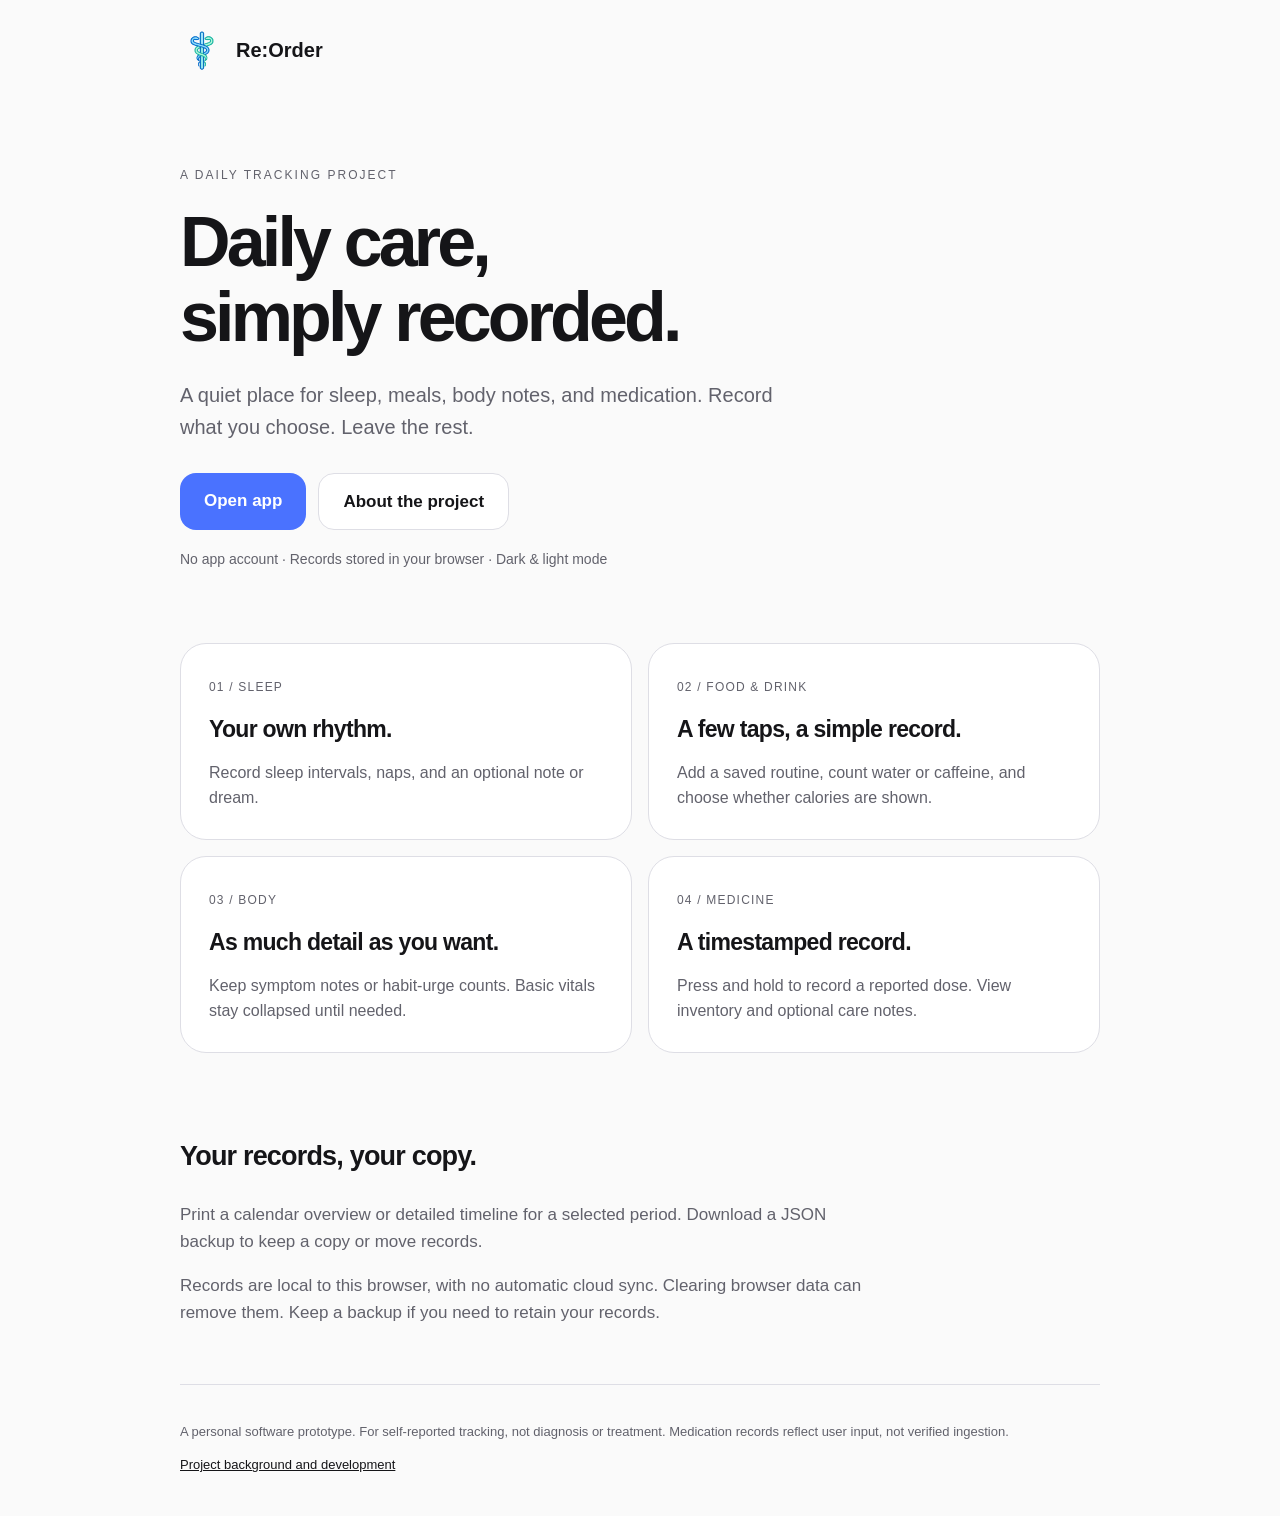
==== docs/index.html @ 1923e517 "Add files via upload" ====
<!doctype html>
<html lang="en">
<head>
<meta charset="utf-8"><meta name="viewport" content="width=device-width,initial-scale=1">
<meta name="color-scheme" content="light dark">
<meta name="description" content="Re:Order — a minimal daily tracker for sleep, food, body notes, and medication.">
<title>Re:Order — daily care, simply recorded</title>
<link rel="icon" href="app/assets/mark.png" type="image/png">
<style>
:root{color-scheme:light dark;--bg:#fafafa;--card:#fff;--text:#151518;--muted:#62626c;--line:#dedee5;--blue:#4a72ff}*{box-sizing:border-box}body{margin:0;background:var(--bg);color:var(--text);font:17px/1.6 -apple-system,BlinkMacSystemFont,"SF Pro Text",sans-serif}main,header,footer{width:min(920px,calc(100% - 40px));margin:auto}header{padding:28px 0;display:flex;align-items:center;gap:12px;font-size:20px;font-weight:700}header img{width:44px;height:44px;object-fit:contain}.hero{padding:60px 0 58px;max-width:720px}.eyebrow{font-size:12px;text-transform:uppercase;letter-spacing:.17em;color:var(--muted)}h1{font-size:clamp(42px,7vw,70px);line-height:1.07;letter-spacing:-.055em;margin:18px 0 24px}p{color:var(--muted)}.intro{font-size:20px;max-width:600px}.actions{display:flex;gap:12px;flex-wrap:wrap;margin-top:30px}.button{display:inline-block;background:var(--blue);color:#fff;text-decoration:none;font-weight:650;padding:14px 24px;border-radius:16px;min-height:52px}.button.secondary{background:var(--card);color:var(--text);border:1px solid var(--line)}.facts{font-size:14px;margin-top:18px}.grid{display:grid;grid-template-columns:1fr 1fr;gap:16px}.card{border:1px solid var(--line);background:var(--card);border-radius:26px;padding:28px}.card .number{font-size:12px;color:var(--muted);letter-spacing:.1em}.card h2{font-size:23px;letter-spacing:-.03em;margin:12px 0}.card p{margin:0;font-size:16px}.data{padding:30px 0 10px;margin:30px 0}.data h2{font-size:27px;letter-spacing:-.03em}.data p{max-width:700px}footer{border-top:1px solid var(--line);padding:24px 0 40px;margin-top:30px;font-size:13px}a:focus-visible{outline:3px solid var(--text);outline-offset:5px}footer a{color:var(--text)}@media(prefers-color-scheme:dark){:root{--bg:#000;--card:#151518;--text:#f5f5f7;--muted:#aaaab2;--line:#36363d}}@media(max-width:560px){.grid{grid-template-columns:1fr}.hero{padding:36px 0 40px}.card{padding:24px}.intro{font-size:18px}}
</style>
</head>
<body>
<header><img src="app/assets/mark.png" alt=""><span>Re:Order</span></header>
<main>
<section class="hero"><span class="eyebrow">A daily tracking project</span><h1>Daily care,<br>simply recorded.</h1><p class="intro">A quiet place for sleep, meals, body notes, and medication. Record what you choose. Leave the rest.</p><div class="actions"><a class="button" href="app/">Open app</a><a class="button secondary" href="about.html">About the project</a></div><p class="facts">No app account · Records stored in your browser · Dark &amp; light mode</p></section>
<section class="grid" aria-label="What you can record">
<article class="card"><span class="number">01 / SLEEP</span><h2>Your own rhythm.</h2><p>Record sleep intervals, naps, and an optional note or dream.</p></article>
<article class="card"><span class="number">02 / FOOD &amp; DRINK</span><h2>A few taps, a simple record.</h2><p>Add a saved routine, count water or caffeine, and choose whether calories are shown.</p></article>
<article class="card"><span class="number">03 / BODY</span><h2>As much detail as you want.</h2><p>Keep symptom notes or habit-urge counts. Basic vitals stay collapsed until needed.</p></article>
<article class="card"><span class="number">04 / MEDICINE</span><h2>A timestamped record.</h2><p>Press and hold to record a reported dose. View inventory and optional care notes.</p></article>
</section>
<section class="data"><h2>Your records, your copy.</h2><p>Print a calendar overview or detailed timeline for a selected period. Download a JSON backup to keep a copy or move records.</p><p>Records are local to this browser, with no automatic cloud sync. Clearing browser data can remove them. Keep a backup if you need to retain your records.</p></section>
</main>
<footer><p>A personal software prototype. For self-reported tracking, not diagnosis or treatment. Medication records reflect user input, not verified ingestion.</p><a href="about.html">Project background and development</a></footer>
</body></html>
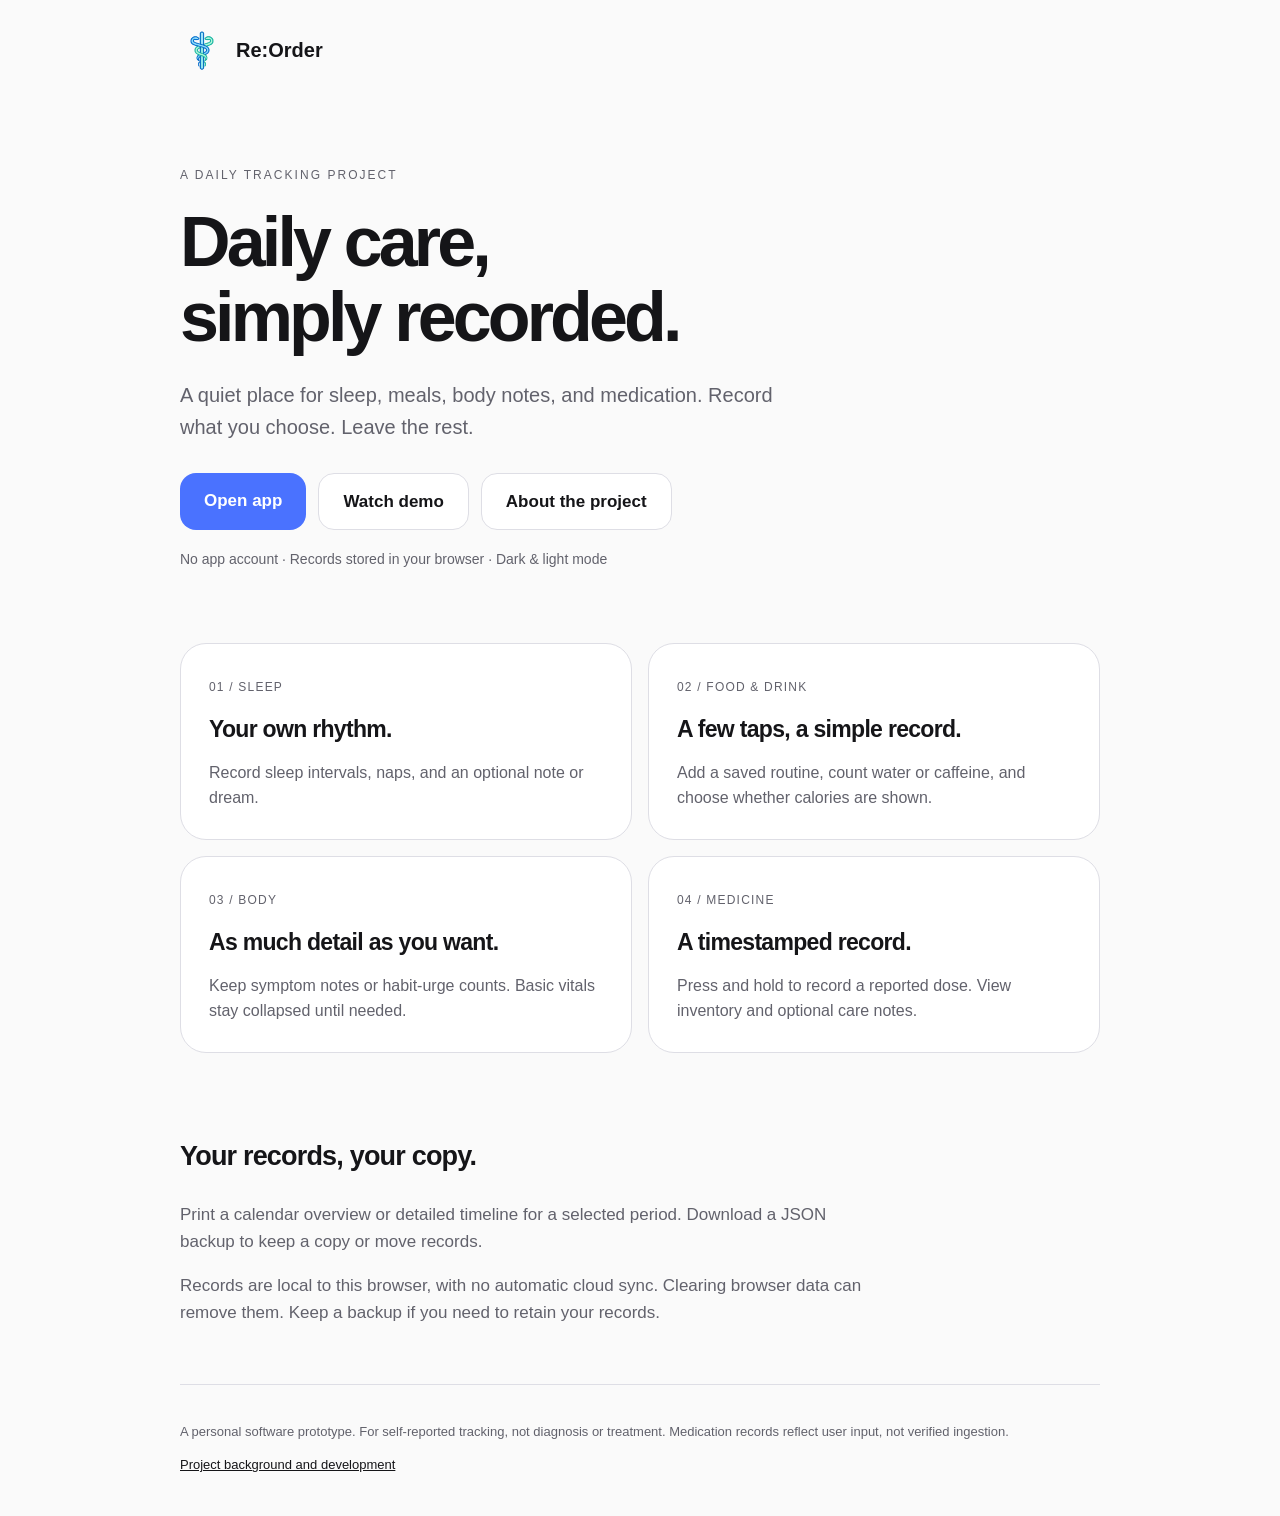
==== commit e96396ac: "Add files via upload" ====
--- a/docs/index.html
+++ b/docs/index.html
@@ -13,7 +13,7 @@
 <body>
 <header><img src="app/assets/mark.png" alt=""><span>Re:Order</span></header>
 <main>
-<section class="hero"><span class="eyebrow">A daily tracking project</span><h1>Daily care,<br>simply recorded.</h1><p class="intro">A quiet place for sleep, meals, body notes, and medication. Record what you choose. Leave the rest.</p><div class="actions"><a class="button" href="app/">Open app</a><a class="button secondary" href="about.html">About the project</a></div><p class="facts">No app account · Records stored in your browser · Dark &amp; light mode</p></section>
+<section class="hero"><span class="eyebrow">A daily tracking project</span><h1>Daily care,<br>simply recorded.</h1><p class="intro">A quiet place for sleep, meals, body notes, and medication. Record what you choose. Leave the rest.</p><div class="actions"><a class="button" href="app/">Open app</a><a class="button secondary" href="https://youtu.be/bzolnb8CG58" target="_blank" rel="noopener noreferrer">Watch demo</a><a class="button secondary" href="about.html">About the project</a></div><p class="facts">No app account · Records stored in your browser · Dark &amp; light mode</p></section>
 <section class="grid" aria-label="What you can record">
 <article class="card"><span class="number">01 / SLEEP</span><h2>Your own rhythm.</h2><p>Record sleep intervals, naps, and an optional note or dream.</p></article>
 <article class="card"><span class="number">02 / FOOD &amp; DRINK</span><h2>A few taps, a simple record.</h2><p>Add a saved routine, count water or caffeine, and choose whether calories are shown.</p></article>
